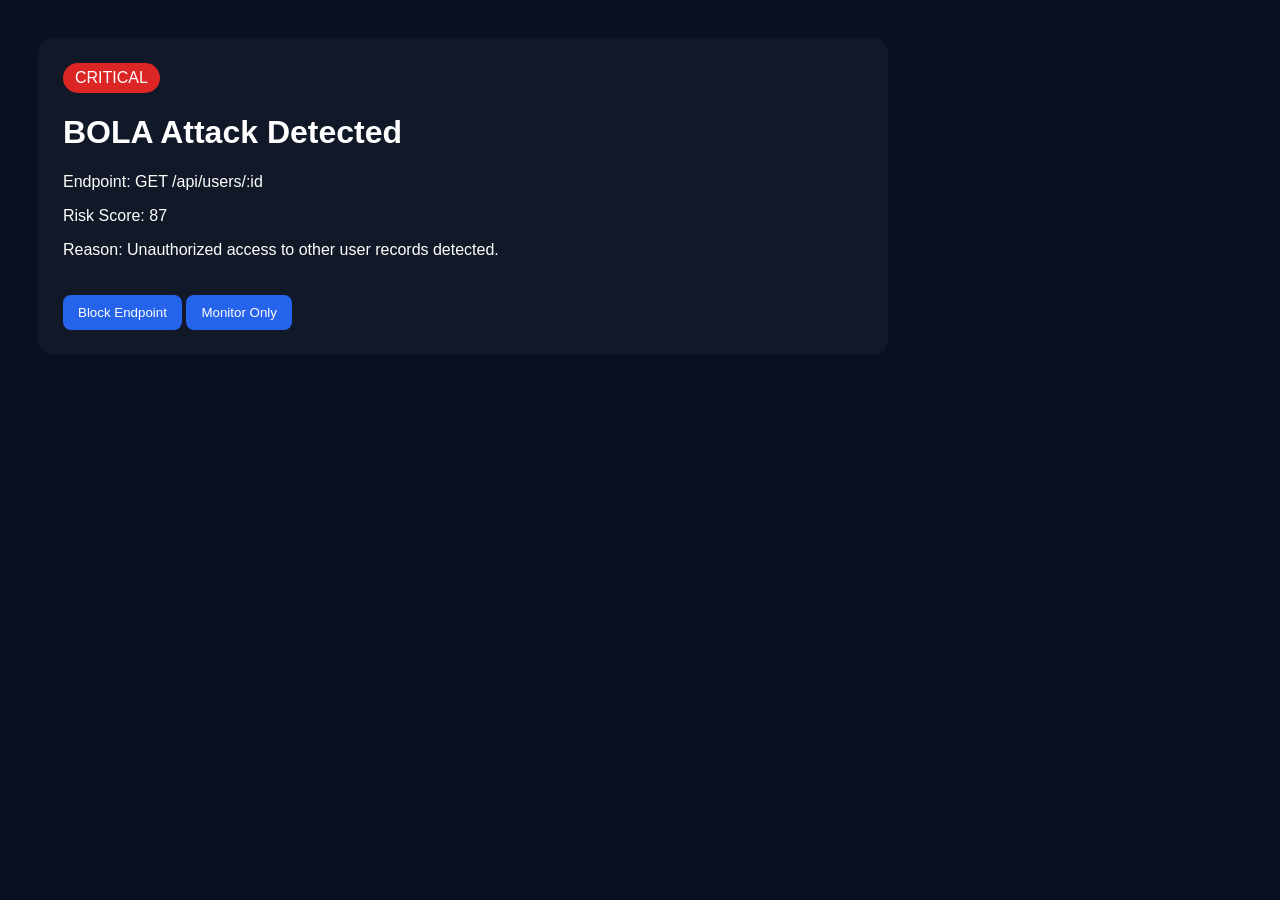
==== alert-details.html @ 73feb879 "Add alert details page" ====
<!DOCTYPE html>
<html>
<head>
<title>Alert Details</title>
<style>
body{
background:#0b1020;
color:white;
font-family:Inter,sans-serif;
padding:30px;
}
.card{
background:#111827;
padding:25px;
border-radius:15px;
max-width:800px;
}
.badge{
background:#dc2626;
padding:6px 12px;
border-radius:20px;
display:inline-block;
}
button{
margin-top:20px;
padding:10px 15px;
background:#2563eb;
color:white;
border:none;
border-radius:8px;
cursor:pointer;
}
</style>
</head>

<body>

<div class="card">

<div class="badge">CRITICAL</div>

<h1>BOLA Attack Detected</h1>

<p>
Endpoint: GET /api/users/:id
</p>

<p>
Risk Score: 87
</p>

<p>
Reason:
Unauthorized access to other user records detected.
</p>

<button>Block Endpoint</button>
<button>Monitor Only</button>

</div>

</body>
</html>
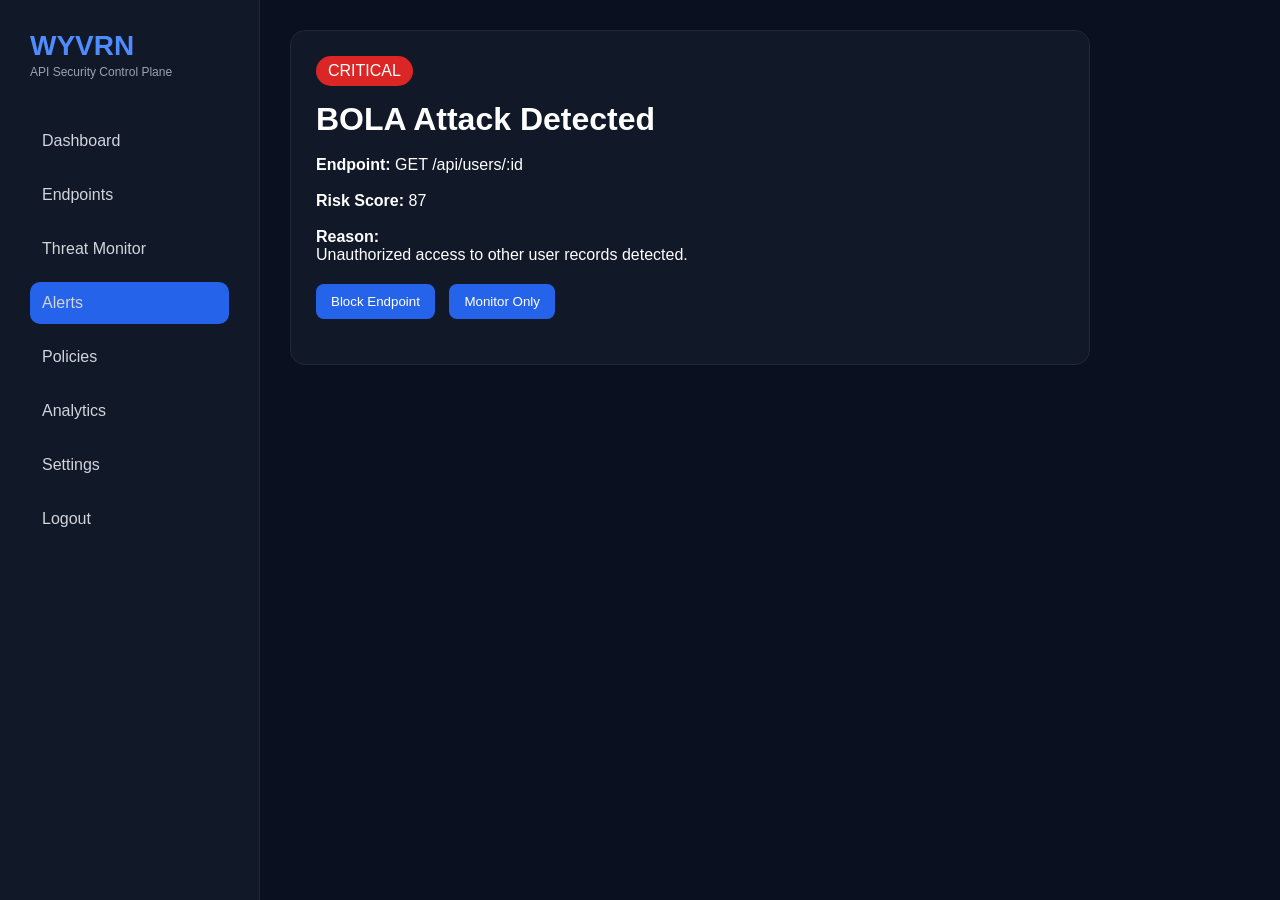
==== commit ad3a4569: "Complete WYVRN dashboard frontend" ====
--- a/alert-details.html
+++ b/alert-details.html
@@ -1,26 +1,32 @@
 <!DOCTYPE html>
-<html>
+<html lang="en">
+
 <head>
-<title>Alert Details</title>
+
+<link rel="stylesheet" href="style.css">
+
+<meta charset="UTF-8">
+<meta name="viewport" content="width=device-width, initial-scale=1.0">
+
+<title>WYVRN Alert Details</title>
+
 <style>
-body{
-background:#0b1020;
-color:white;
-font-family:Inter,sans-serif;
-padding:30px;
-}
+
 .card{
 background:#111827;
 padding:25px;
 border-radius:15px;
 max-width:800px;
 }
+
 .badge{
 background:#dc2626;
 padding:6px 12px;
 border-radius:20px;
 display:inline-block;
+margin-bottom:15px;
 }
+
 button{
 margin-top:20px;
 padding:10px 15px;
@@ -29,11 +35,51 @@
 border:none;
 border-radius:8px;
 cursor:pointer;
+margin-right:10px;
 }
+
+button:hover{
+opacity:0.9;
+}
+
 </style>
+
 </head>
 
 <body>
+
+<div class="layout">
+
+<aside class="sidebar">
+
+    <div class="logo">
+        <h1>WYVRN</h1>
+        <span>API Security Control Plane</span>
+    </div>
+
+    <nav>
+
+        <a href="dashboard.html">Dashboard</a>
+
+        <a href="endpoints.html">Endpoints</a>
+
+        <a href="threat-monitor.html">Threat Monitor</a>
+
+        <a href="alerts.html" class="active">Alerts</a>
+
+        <a href="policies.html">Policies</a>
+
+        <a href="analytics.html">Analytics</a>
+
+        <a href="settings.html">Settings</a>
+
+        <a href="#" onclick="logout()">Logout</a>
+
+    </nav>
+
+</aside>
+
+<main class="main-content">
 
 <div class="card">
 
@@ -41,23 +87,57 @@
 
 <h1>BOLA Attack Detected</h1>
 
+<br>
+
 <p>
-Endpoint: GET /api/users/:id
+<strong>Endpoint:</strong>
+GET /api/users/:id
 </p>
 
+<br>
+
 <p>
-Risk Score: 87
+<strong>Risk Score:</strong>
+87
 </p>
 
+<br>
+
 <p>
-Reason:
+<strong>Reason:</strong><br>
 Unauthorized access to other user records detected.
 </p>
 
-<button>Block Endpoint</button>
-<button>Monitor Only</button>
+<button onclick="showAction('Endpoint Blocked')">
+Block Endpoint
+</button>
+
+<button onclick="showAction('Monitoring Enabled')">
+Monitor Only
+</button>
+
+<div id="actionResult" style="margin-top:20px;"></div>
 
 </div>
 
+</main>
+
+</div>
+
+<script>
+
+function showAction(action){
+
+document.getElementById("actionResult").innerHTML =
+"✅ Action Executed: " + action;
+
+}
+
+function logout() {
+    localStorage.removeItem("wyvrnRole");
+    window.location.href = "login.html";
+}
+</script>
+
 </body>
 </html>
--- a/style.css
+++ b/style.css
@@ -0,0 +1,194 @@
+*{
+margin:0;
+padding:0;
+box-sizing:border-box;
+font-family:Inter,sans-serif;
+}
+
+body{
+background:#0b1020;
+color:white;
+}
+
+.layout{
+display:flex;
+height:100vh;
+}
+
+/* SIDEBAR */
+
+.sidebar{
+width:260px;
+background:#111827;
+padding:30px;
+border-right:1px solid #1f2937;
+}
+
+.logo h1{
+font-size:28px;
+color:#4f8cff;
+}
+
+.logo span{
+font-size:12px;
+color:#9ca3af;
+}
+
+nav{
+margin-top:40px;
+display:flex;
+flex-direction:column;
+gap:12px;
+}
+
+nav a{
+text-decoration:none;
+color:#d1d5db;
+padding:12px;
+border-radius:10px;
+transition:.3s;
+}
+
+nav a:hover{
+background:#1f2937;
+}
+
+nav a.active{
+background:#2563eb;
+}
+
+/* MAIN */
+
+.main-content{
+flex:1;
+padding:30px;
+overflow:auto;
+}
+
+.topbar{
+display:flex;
+justify-content:space-between;
+align-items:center;
+margin-bottom:30px;
+}
+
+.topbar p{
+color:#94a3b8;
+}
+
+.user-info{
+background:#1f2937;
+padding:10px 20px;
+border-radius:10px;
+}
+
+/* CARDS */
+
+.card{
+background:#111827;
+border:1px solid #1f2937;
+border-radius:18px;
+padding:20px;
+}
+
+/* KPI */
+
+.stats-grid{
+display:grid;
+grid-template-columns:repeat(4,1fr);
+gap:20px;
+margin-bottom:30px;
+}
+
+.stat-card p{
+font-size:34px;
+font-weight:bold;
+margin-top:10px;
+}
+
+/* RISK */
+
+.risk-section{
+margin-bottom:30px;
+}
+
+.risk-card{
+text-align:center;
+}
+
+.risk-circle{
+width:180px;
+height:180px;
+border-radius:50%;
+border:12px solid #2563eb;
+margin:20px auto;
+display:flex;
+align-items:center;
+justify-content:center;
+font-size:42px;
+font-weight:bold;
+}
+
+/* GRID */
+
+.threat-grid{
+display:grid;
+grid-template-columns:2fr 1fr;
+gap:20px;
+}
+
+.threat-item{
+padding:15px;
+border-bottom:1px solid #1f2937;
+}
+
+.endpoint-item{
+padding:12px;
+border-bottom:1px solid #1f2937;
+}
+
+/* RESPONSIVE */
+
+@media(max-width:1000px){
+
+.stats-grid{
+grid-template-columns:repeat(2,1fr);
+}
+
+.threat-grid{
+grid-template-columns:1fr;
+}
+
+.sidebar{
+display:none;
+}
+
+}
+#toastContainer{
+position:fixed;
+top:20px;
+right:20px;
+z-index:999;
+}
+
+.toast{
+background:#dc2626;
+color:white;
+padding:15px 20px;
+margin-bottom:10px;
+border-radius:10px;
+font-weight:bold;
+box-shadow:0 4px 15px rgba(0,0,0,0.3);
+animation:slideIn .4s ease;
+}
+
+@keyframes slideIn{
+from{
+transform:translateX(100%);
+opacity:0;
+}
+to{
+transform:translateX(0);
+opacity:1;
+}
+}
